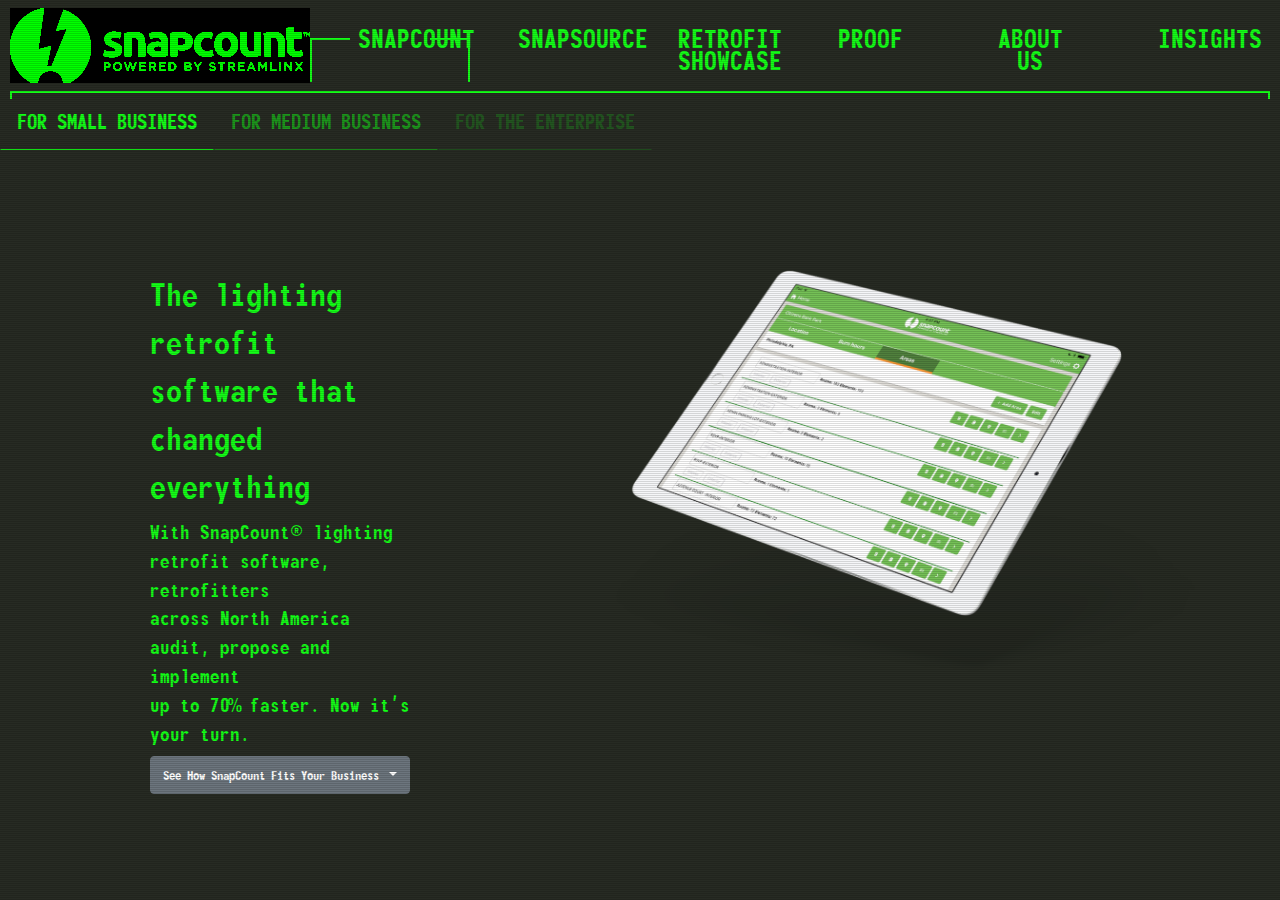
==== index.html @ f0b8fed9 "Add files via upload" ====
<!DOCTYPE html>
<html lang="en">
<head>
    <meta charset="UTF-8">
    <title>Title</title>

    <meta name="viewport" content="width=device-width, initial-scale=1" />

    <link rel="stylesheet" href="css/pipboy.app.css" />
    <link rel="stylesheet" href="css/bootstrap.min.css" />

</head>
<body>

<nav class="navbar navbar-expand-lg navbar-light">
    <div class="collapse navbar-collapse" id="mainNav">
        <div class="logoImage">
            <img src="logo.png" class="Logo" >
        </div>
        <ul class="navbar-nav nav-fill">
            <li class="navbar-item active ">
                <a href="index.html" class="nav-link"> SNAPCOUNT</a>
            </li>
            <li class="navbar-item ">
                <a href="snapsource.html" class="nav-link"> SNAPSOURCE</a>
            </li>
            <li class="navbar-item ">
                <a href="retrofitshowcase.html" class="nav-link"> RETROFIT SHOWCASE</a>
            </li>
            <li class="navbar-item ">
                <a href="proof.html" class="nav-link"> PROOF</a>
            </li>
            <li class="navbar-item ">
                <a href="aboutus.html" class="nav-link"> ABOUT US</a>
            </li>
            <li class="navbar-item ">
                <a href="insight.html" class="nav-link"> INSIGHTS</a>
            </li>
        </ul>
    </div>
</nav>

<ul class="nav nav-tabs">
    <li class="nav-item">
        <a href="#status" class="nav-link " data-bs-toggle="tab" role="tab">
           FOR SMALL BUSINESS
        </a>
    </li>
    <li class="nav-item">
        <a href="#special" class="nav-link" data-bs-toggle="tab" >
            FOR MEDIUM BUSINESS
        </a>
    </li>
    <li class="nav-item">
        <a href="#perks" class="nav-link" data-bs-toggle="tab" >
            FOR THE ENTERPRISE
        </a>
    </li>
</ul>
<div class="tab-content">
    <div class="tab-pane active" id="status" role="tabpanel">

    </div>
    <div class="tab-pane" id="special" role="tabpanel">

    </div>
    <div class="tab-pane " id="perks" role="tabpanel">

    </div>
</div>
<div class="mainbackground">
    <div class="mainpageText">
        <div class="paragraph">
            <h1>The lighting retrofit software that changed everything</h1>

            <h4>With SnapCount® lighting retrofit software, retrofitters <br> across North America audit, propose and implement <br> up to 70% faster. Now it’s your turn.</h4>
            <button class="btn btn-secondary dropdown-toggle" type="button" id="mainDropDownButton" data-bs-toggle="dropdown" aria-expanded="false">
                See How SnapCount Fits Your Business
            </button>
            <ul class="dropdown-menu" aria-labelledby="mainDropDownButton">
                <li><a class="dropdown-item" href="#">For Small Business</a> </li>
                <li><a class="dropdown-item" href="#">For Medium Business</a> </li>
                <li><a class="dropdown-item" href="#">For The Enterprise</a> </li>
            </ul>
        </div>


        <div class="ipadImage">
            <img src="ipad.png" class="ipad" >

        </div>
    </div>
</div>



<script src="https://cdn.jsdelivr.net/npm/bootstrap@5.0.2/dist/js/bootstrap.bundle.min.js" integrity="sha384-MrcW6ZMFYlzcLA8Nl+NtUVF0sA7MsXsP1UyJoMp4YLEuNSfAP+JcXn/tWtIaxVXM" crossorigin="anonymous"></script>
<script src="https://code.jquery.com/jquery-3.6.0.min.js"></script>
<script src="js/bootstrap.min.js"></script>
</body>
</html>
---- css/pipboy.app.css ----
@font-face {
    font-family: Pipboy;
    src: url('../MONOFONT.TTF');
}

body{
    font-family: Pipboy, sans-serif !important;
    color: #14fe17!important;
    background: #272b23 !important;

}
.navbar{
    border-bottom: 2px solid;
    margin: 0px 10px;

}
.navbar::before, .navbar::after{

    height: 7px;
    width: 2px;
    content: "";
    position: absolute;
    display: block;
    z-index: 5000;
    background: #14fe17;
    bottom: -8px;
}
.navbar::before{
    left: 0px;
}
.navbar::after{
    right: 0px;
}

ul > li.nav-item > a.nav-link, ul > li.navbar-item.active > a.nav-link {
    color: #14fe17 !important;

}
.nav-link {
    color: #14fe17!important;
}

a.nav-link.active{
    color:#14fe17!important;
    background: #272b23 !important;
}
.navbar-nav{
    width: 100%;
}
.navbar-light ul.navbar-nav > li{
    display: block;
    position: relative;
    width: 100%;
}
.navbar-light .navbar-nav > li.navbar-item > .nav-link,
.navbar-light .navbar-nav > li.navbar-item.active > .nav-link {
    text-align: center;
    width: 50%;
    margin: auto;
    font-size: 32px;
    line-height: 22px;
    padding-bottom: 0px;
    z-index: 50;
    position: relative;
    background: #272b23;
}
body::after{
    height: 100%;
    width: 100%;
    content: "";
    position: absolute;
    top: 0px;
    left: 0px;
    background: repeating-linear-gradient(0deg, rgba(0,0,0,.5) , rgba(0,0,0,.4) 1px, transparent 1px, transparent 2px);
    opacity: .3;
    z-index: 10000000;
    pointer-events: none;
}
.navbar-item.active::before{
    content: "";
    position: absolute;
    background: #f00;
    width: 100%;
    height: 44px;
    top: 18px;
    background: #272b23;
    border-left: 2px solid;
    border-right: 2px solid;
    border-top: 2px solid;
}
.nav.nav-tabs > .nav-item > .nav-link:hover{
    border: 1px solid transparent!important;


}
.nav.nav-tabs > .nav-item > .nav-link.active{
    border: 1px solid transparent!important;


}
.nav.nav-tabs > li >a {
  font-size: 26px;
    background: transparent;
    border: 1px solid transparent;
    border-bottom: 1px solid #14fe17;
}
.nav.nav-tabs > li:nth-child(2) >a{
    opacity: .5;
}
.nav.nav-tabs > li:nth-child(3) >a{
    opacity: .2;
}
.Logo {
    margin: auto;
    display: block;
    position: relative;
    filter: grayscale(1) sepia(100%) hue-rotate(55deg) saturate(30) brightness(1) contrast(2);

}
.nav-tabs{
    border-bottom: 1px solid #272b23!important;
}
a.nav-tabs > .nav-link{
    background: #272b23;
}
.paragraph{
    padding-top: 120px;
    padding-left: 150px;
    float: left;
    width: 50%;
}
.ipad{

padding-left: 200px;
    padding-top: 120px;
    float: right;
    max-width: 100%;
}
.mainpageText{
    display: flex;
}

.dropdown-menu> li > a:hover    {


    color: #14fe17;
    background: #272b23!important;

}
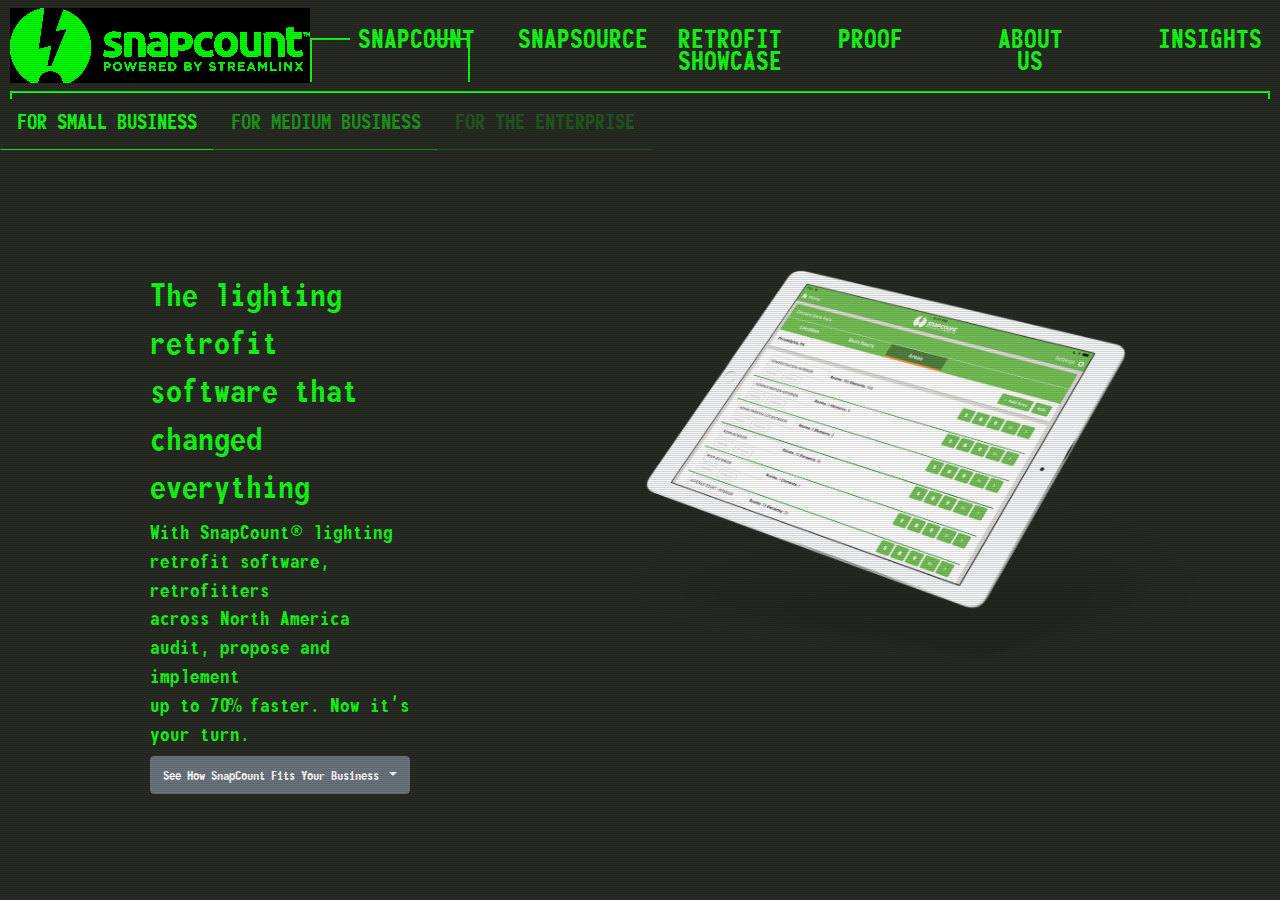
==== commit dcb54540: "Add files via upload" ====
--- a/index.html
+++ b/index.html
@@ -13,10 +13,13 @@
 <body>
 
 <nav class="navbar navbar-expand-lg navbar-light">
+    <div class="logoImage">
+        <img src="logo.png" class="Logo" >
+    </div>
+    <button type="button" class="navbar-toggler" data-bs-toggle="collapse"  data-bs-target="#mainNav" aria-controls="toggleMobileMenu" aria-expanded="false" aria-label="Toggle navigation">
+        <span class="navbar-toggler-icon"></span>
+    </button>
     <div class="collapse navbar-collapse" id="mainNav">
-        <div class="logoImage">
-            <img src="logo.png" class="Logo" >
-        </div>
         <ul class="navbar-nav nav-fill">
             <li class="navbar-item active ">
                 <a href="index.html" class="nav-link"> SNAPCOUNT</a>
@@ -39,24 +42,24 @@
         </ul>
     </div>
 </nav>
+        <ul class="nav nav-tabs">
+            <li class="nav-item">
+                <a href="#FORSMALLBUSINSS" class="nav-link " data-bs-toggle="tab" role="tab">
+                   FOR SMALL BUSINESS
+                </a>
+            </li>
+            <li class="nav-item">
+                <a href="#FORMEDIUMBUSINESS" class="nav-link" data-bs-toggle="tab" >
+                    FOR MEDIUM BUSINESS
+                </a>
+            </li>
+            <li class="nav-item">
+                <a href="#FORTHEENTERPRISE" class="nav-link" data-bs-toggle="tab" >
+                    FOR THE ENTERPRISE
+                </a>
+            </li>
+        </ul>
 
-<ul class="nav nav-tabs">
-    <li class="nav-item">
-        <a href="#status" class="nav-link " data-bs-toggle="tab" role="tab">
-           FOR SMALL BUSINESS
-        </a>
-    </li>
-    <li class="nav-item">
-        <a href="#special" class="nav-link" data-bs-toggle="tab" >
-            FOR MEDIUM BUSINESS
-        </a>
-    </li>
-    <li class="nav-item">
-        <a href="#perks" class="nav-link" data-bs-toggle="tab" >
-            FOR THE ENTERPRISE
-        </a>
-    </li>
-</ul>
 <div class="tab-content">
     <div class="tab-pane active" id="status" role="tabpanel">
 
--- a/css/pipboy.app.css
+++ b/css/pipboy.app.css
@@ -7,6 +7,7 @@
     font-family: Pipboy, sans-serif !important;
     color: #14fe17!important;
     background: #272b23 !important;
+
 
 }
 .navbar{
@@ -126,20 +127,34 @@
 .paragraph{
     padding-top: 120px;
     padding-left: 150px;
+    padding-right: 20px;
     float: left;
     width: 50%;
 }
 .ipad{
 
-padding-left: 200px;
+    padding-left: 200px;
     padding-top: 120px;
     float: right;
     max-width: 100%;
+
 }
 .mainpageText{
     display: flex;
+
+
 }
+.mainbackground{
 
+    background-image: url("https://uploads-ssl.webflow.com/5aafeff0c82e207010a03358/5aafeff0c82e20c1baa03434_homeHero.jpg");
+    background-repeat: no-repeat;
+    background-position: center;
+    -webkit-background-size: cover;
+    -moz-background-size: cover;
+    -o-background-size: cover;
+    background-size: cover;
+
+}
 .dropdown-menu> li > a:hover    {
 
 
@@ -147,3 +162,7 @@
     background: #272b23!important;
 
 }
+.navbar-light .navbar-toggler {
+    color: #14fe17!important;
+    border-color: #14fe17!important;
+}
